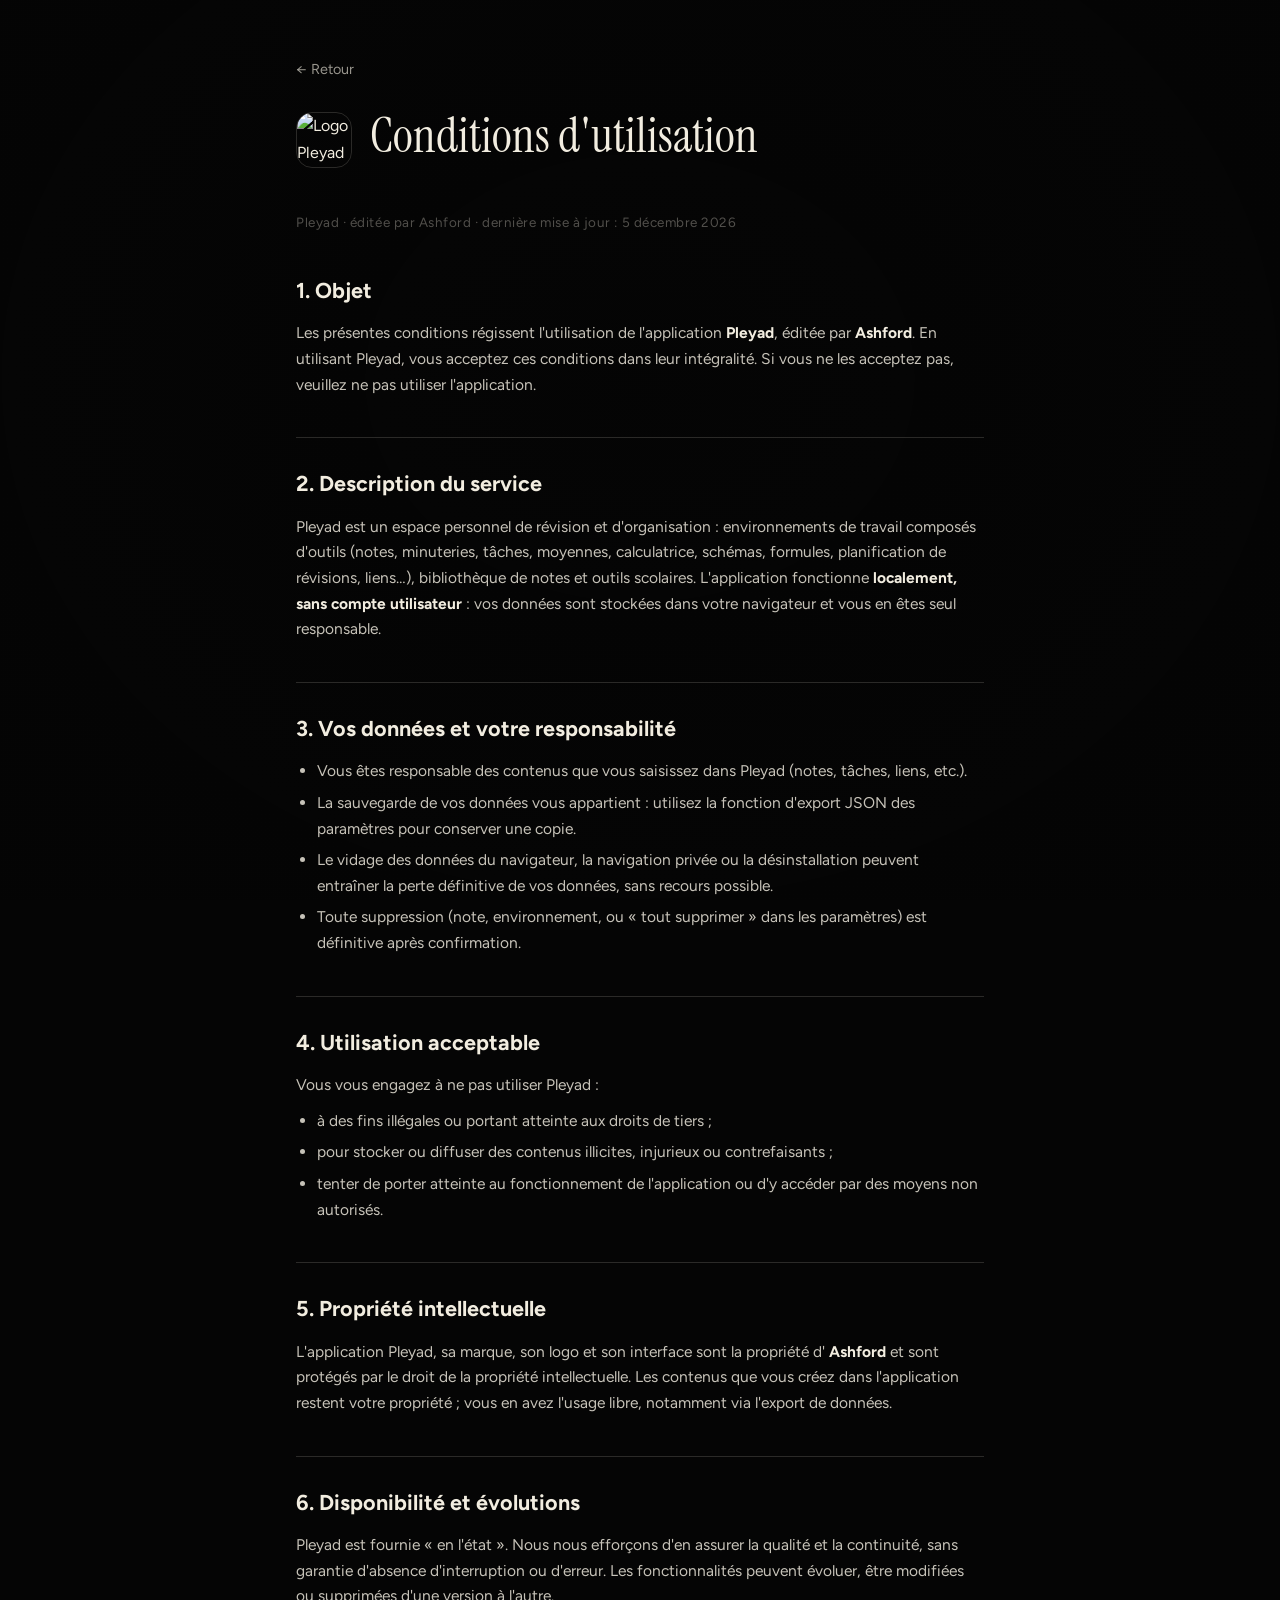
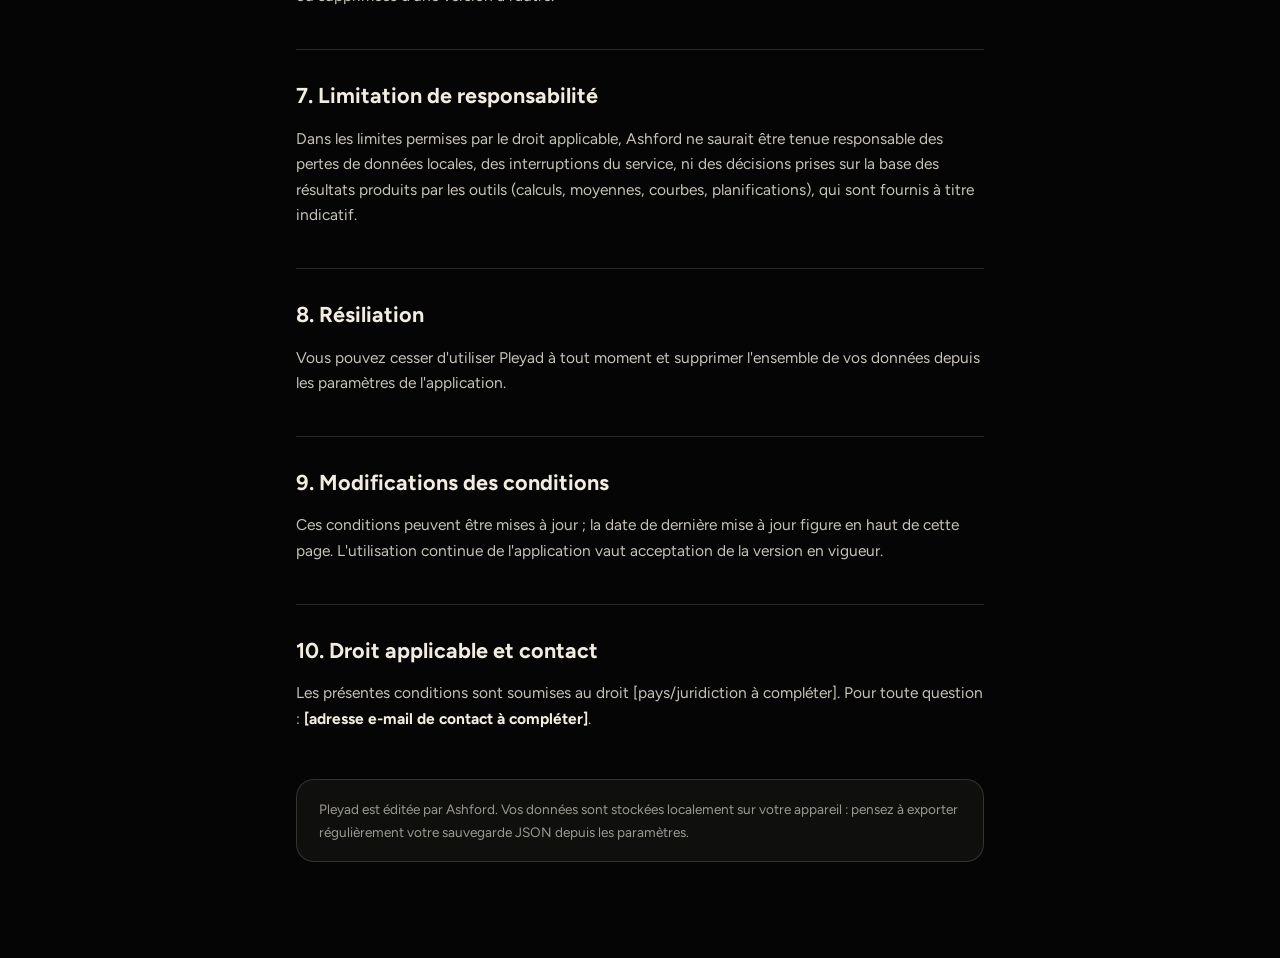
==== conditions-utilisation.html @ d31088d9 "Add files via upload" ====
<!DOCTYPE html>
<html lang="fr">
<head>
  <meta charset="UTF-8">
  <meta name="viewport" content="width=device-width, initial-scale=1.0">
  <meta name="theme-color" content="#050505">
  <link rel="icon" type="image/png" href="assets/logo.png">
  <link rel="preconnect" href="https://fonts.googleapis.com">
  <link rel="preconnect" href="https://fonts.gstatic.com" crossorigin>
  <link href="https://fonts.googleapis.com/css2?family=Figtree:wght@400;600&family=Instrument+Serif&display=swap" rel="stylesheet">
  <link rel="stylesheet" href="style.css">
  <title>Conditions d'utilisation — Pleyad (Ashford)</title>
  <meta name="description" content="Conditions d'utilisation de l'application Pleyad, éditée par Ashford.">
</head>
<body>
  <div class="fond" aria-hidden="true"></div>

  <main class="legal">
    <a class="retour" href="index.html">← Retour</a>
    <div class="haut">
      <img src="assets/logo.png" alt="Logo Pleyad" width="56" height="56">
      <div>
        <h1 class="serif">Conditions d'utilisation</h1>
      </div>
    </div>
    <p class="meta">Pleyad · éditée par Ashford · dernière mise à jour : <span data-date></span></p>

    <h2>1. Objet</h2>
    <p>
      Les présentes conditions régissent l'utilisation de l'application <strong>Pleyad</strong>,
      éditée par <strong>Ashford</strong>. En utilisant Pleyad, vous acceptez ces conditions
      dans leur intégralité. Si vous ne les acceptez pas, veuillez ne pas utiliser
      l'application.
    </p>

    <h2>2. Description du service</h2>
    <p>
      Pleyad est un espace personnel de révision et d'organisation : environnements de travail
      composés d'outils (notes, minuteries, tâches, moyennes, calculatrice, schémas, formules,
      planification de révisions, liens…), bibliothèque de notes et outils scolaires.
      L'application fonctionne <strong>localement, sans compte utilisateur</strong> : vos
      données sont stockées dans votre navigateur et vous en êtes seul responsable.
    </p>

    <h2>3. Vos données et votre responsabilité</h2>
    <ul>
      <li>Vous êtes responsable des contenus que vous saisissez dans Pleyad (notes, tâches, liens, etc.).</li>
      <li>La sauvegarde de vos données vous appartient : utilisez la fonction d'export JSON des paramètres pour conserver une copie.</li>
      <li>Le vidage des données du navigateur, la navigation privée ou la désinstallation peuvent entraîner la perte définitive de vos données, sans recours possible.</li>
      <li>Toute suppression (note, environnement, ou « tout supprimer » dans les paramètres) est définitive après confirmation.</li>
    </ul>

    <h2>4. Utilisation acceptable</h2>
    <p>Vous vous engagez à ne pas utiliser Pleyad :</p>
    <ul>
      <li>à des fins illégales ou portant atteinte aux droits de tiers ;</li>
      <li>pour stocker ou diffuser des contenus illicites, injurieux ou contrefaisants ;</li>
      <li>tenter de porter atteinte au fonctionnement de l'application ou d'y accéder par des moyens non autorisés.</li>
    </ul>

    <h2>5. Propriété intellectuelle</h2>
    <p>
      L'application Pleyad, sa marque, son logo et son interface sont la propriété d'
      <strong>Ashford</strong> et sont protégés par le droit de la propriété intellectuelle.
      Les contenus que vous créez dans l'application restent votre propriété ; vous en avez
      l'usage libre, notamment via l'export de données.
    </p>

    <h2>6. Disponibilité et évolutions</h2>
    <p>
      Pleyad est fournie « en l'état ». Nous nous efforçons d'en assurer la qualité et la
      continuité, sans garantie d'absence d'interruption ou d'erreur. Les fonctionnalités
      peuvent évoluer, être modifiées ou supprimées d'une version à l'autre.
    </p>

    <h2>7. Limitation de responsabilité</h2>
    <p>
      Dans les limites permises par le droit applicable, Ashford ne saurait être tenue
      responsable des pertes de données locales, des interruptions du service, ni des
      décisions prises sur la base des résultats produits par les outils (calculs, moyennes,
      courbes, planifications), qui sont fournis à titre indicatif.
    </p>

    <h2>8. Résiliation</h2>
    <p>
      Vous pouvez cesser d'utiliser Pleyad à tout moment et supprimer l'ensemble de vos
      données depuis les paramètres de l'application.
    </p>

    <h2>9. Modifications des conditions</h2>
    <p>
      Ces conditions peuvent être mises à jour ; la date de dernière mise à jour figure en
      haut de cette page. L'utilisation continue de l'application vaut acceptation de la
      version en vigueur.
    </p>

    <h2>10. Droit applicable et contact</h2>
    <p>
      Les présentes conditions sont soumises au droit [pays/juridiction à compléter].
      Pour toute question : <strong>[adresse e-mail de contact à compléter]</strong>.
    </p>

    <p class="note">
      Pleyad est éditée par Ashford. Vos données sont stockées localement sur votre appareil :
      pensez à exporter régulièrement votre sauvegarde JSON depuis les paramètres.
    </p>
  </main>

  <script src="script.js"></script>
</body>
</html>
---- style.css ----
/* Pleyad — pages légales (Ashford) */
:root {
  --ivory: #f2ede0;
  --ivory-dim: rgba(242, 237, 224, 0.62);
  --ivory-faint: rgba(242, 237, 224, 0.32);
  --line: rgba(242, 237, 224, 0.16);
  --card: rgba(242, 237, 224, 0.045);
  --radius: 28px;
}

* { margin: 0; padding: 0; box-sizing: border-box; }

html { scroll-behavior: smooth; }

body {
  min-height: 100vh;
  background: #050505;
  color: var(--ivory);
  font-family: "Figtree", ui-sans-serif, system-ui, sans-serif;
  line-height: 1.65;
  -webkit-font-smoothing: antialiased;
}

/* ---------- Fond d'écran ---------- */
.fond {
  position: fixed;
  inset: 0;
  z-index: -2;
  background: url("assets/fond.jpg") center / cover no-repeat;
  opacity: 0.5;
}
.fond::after {
  content: "";
  position: absolute;
  inset: 0;
  background: radial-gradient(ellipse at 50% 42%, rgba(5,5,5,0.1), rgba(5,5,5,0.88) 78%);
}

/* ---------- Typo ---------- */
.serif { font-family: "Instrument Serif", ui-serif, Georgia, serif; font-weight: 400; }

/* ---------- Accueil ---------- */
.accueil {
  min-height: 100vh;
  display: flex;
  flex-direction: column;
  align-items: center;
  justify-content: center;
  text-align: center;
  padding: 48px 24px;
  gap: 0;
}
.logo {
  width: 148px;
  height: 148px;
  border-radius: 36px;
  border: 1px solid var(--line);
  box-shadow: 0 24px 60px -24px rgba(0,0,0,0.9);
  margin-bottom: 36px;
}
.accueil h1 {
  font-size: clamp(3rem, 9vw, 4.6rem);
  letter-spacing: 0.01em;
  line-height: 1.05;
}
.accueil .marque {
  margin-top: 14px;
  font-size: 0.82rem;
  letter-spacing: 0.32em;
  text-transform: uppercase;
  color: var(--ivory-dim);
}
.accueil .accroche {
  margin-top: 22px;
  max-width: 34rem;
  color: var(--ivory-dim);
  font-size: 1.02rem;
}
.liens {
  display: flex;
  flex-wrap: wrap;
  justify-content: center;
  gap: 16px;
  margin-top: 44px;
}
.carte-lien {
  display: flex;
  align-items: center;
  gap: 14px;
  padding: 18px 28px;
  min-width: 300px;
  border: 1px solid var(--line);
  border-radius: var(--radius);
  background: var(--card);
  backdrop-filter: blur(14px);
  color: var(--ivory);
  text-decoration: none;
  text-align: left;
  transition: transform 0.25s cubic-bezier(0.22, 1, 0.36, 1), background 0.25s, border-color 0.25s;
}
.carte-lien:hover {
  transform: translateY(-3px);
  background: rgba(242, 237, 224, 0.09);
  border-color: rgba(242, 237, 224, 0.34);
}
.carte-lien:focus-visible { outline: 2px solid var(--ivory); outline-offset: 3px; }
.carte-lien svg { flex: none; opacity: 0.85; }
.carte-lien strong { display: block; font-size: 1.02rem; font-weight: 600; }
.carte-lien small { color: var(--ivory-dim); font-size: 0.84rem; }
.pied {
  margin-top: 56px;
  font-size: 0.8rem;
  color: var(--ivory-faint);
  letter-spacing: 0.06em;
}
.pied a { color: var(--ivory-dim); text-decoration: none; }
.pied a:hover { color: var(--ivory); }

/* ---------- Pages légales ---------- */
.legal {
  max-width: 46rem;
  margin: 0 auto;
  padding: 56px 24px 96px;
}
.legal .haut {
  display: flex;
  align-items: center;
  gap: 18px;
  margin-bottom: 40px;
}
.legal .haut img {
  width: 56px;
  height: 56px;
  border-radius: 16px;
  border: 1px solid var(--line);
}
.retour {
  display: inline-flex;
  align-items: center;
  gap: 8px;
  color: var(--ivory-dim);
  text-decoration: none;
  font-size: 0.9rem;
  margin-bottom: 28px;
}
.retour:hover { color: var(--ivory); }
.legal h1 { font-size: clamp(2.2rem, 6vw, 3rem); line-height: 1.1; margin-bottom: 8px; }
.legal .meta {
  color: var(--ivory-faint);
  font-size: 0.84rem;
  letter-spacing: 0.04em;
  margin-bottom: 40px;
}
.legal h2 {
  font-size: 1.35rem;
  margin: 40px 0 12px;
  padding-top: 28px;
  border-top: 1px solid var(--line);
}
.legal h2:first-of-type { border-top: none; padding-top: 0; }
.legal p, .legal li { color: rgba(242, 237, 224, 0.82); font-size: 0.97rem; }
.legal ul { padding-left: 1.3rem; margin: 10px 0; }
.legal li { margin-bottom: 6px; }
.legal strong { color: var(--ivory); }
.legal .note {
  margin-top: 48px;
  padding: 18px 22px;
  border: 1px solid var(--line);
  border-radius: 18px;
  background: var(--card);
  font-size: 0.85rem;
  color: var(--ivory-dim);
}

/* ---------- Animations ---------- */
@keyframes entree {
  from { opacity: 0; transform: translateY(12px); }
  to { opacity: 1; transform: none; }
}
.anim { animation: entree 0.5s cubic-bezier(0.22, 1, 0.36, 1) both; }
.anim-2 { animation-delay: 0.08s; }
.anim-3 { animation-delay: 0.16s; }
.anim-4 { animation-delay: 0.24s; }

@media (prefers-reduced-motion: reduce) {
  *, *::before, *::after { animation-duration: 0.01ms !important; transition-duration: 0.01ms !important; }
  html { scroll-behavior: auto; }
}

@media (max-width: 560px) {
  .carte-lien { min-width: 100%; }
  .logo { width: 120px; height: 120px; }
}
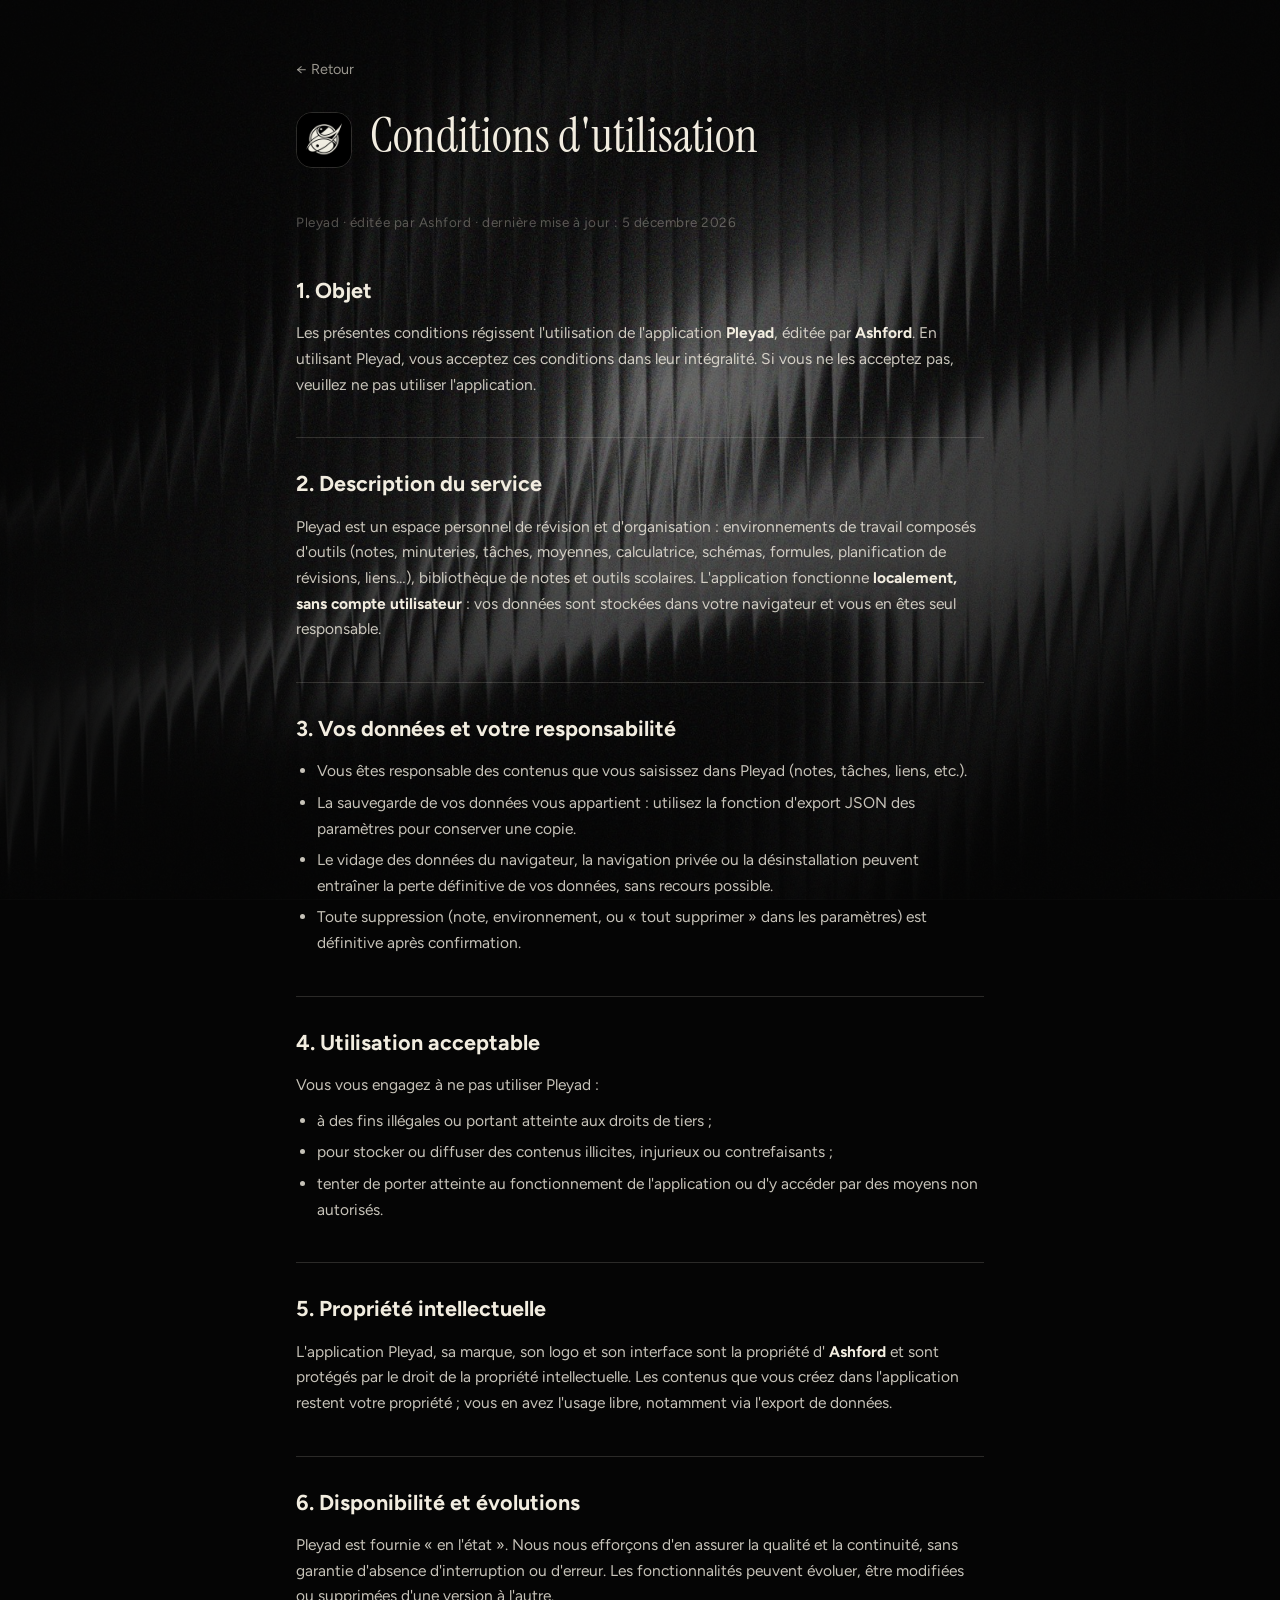
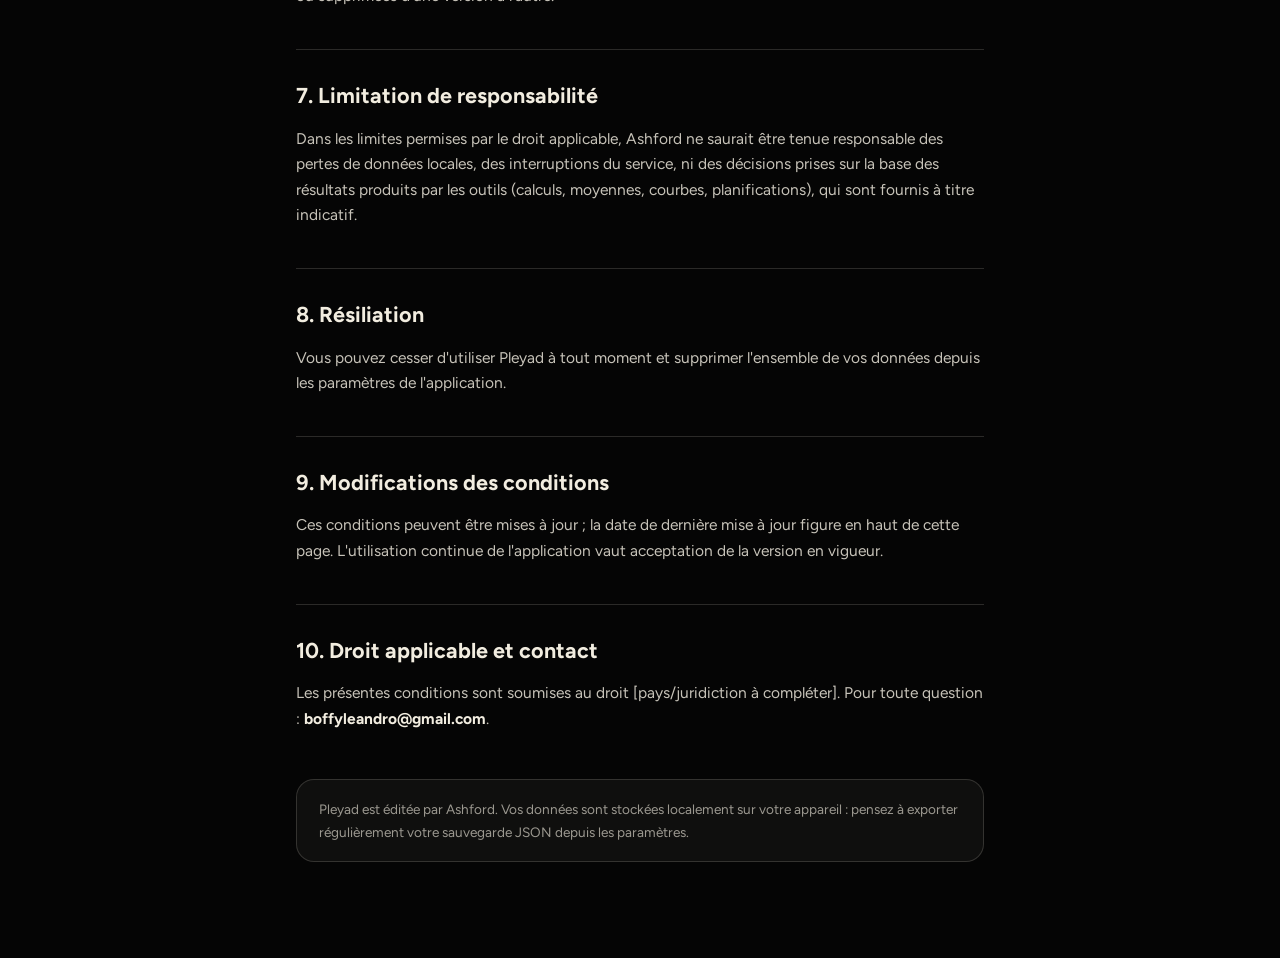
==== commit 47be755b: "Update contact email in conditions-utilisation.html" ====
--- a/conditions-utilisation.html
+++ b/conditions-utilisation.html
@@ -97,7 +97,7 @@
     <h2>10. Droit applicable et contact</h2>
     <p>
       Les présentes conditions sont soumises au droit [pays/juridiction à compléter].
-      Pour toute question : <strong>[adresse e-mail de contact à compléter]</strong>.
+      Pour toute question : <strong>boffyleandro@gmail.com</strong>.
     </p>
 
     <p class="note">
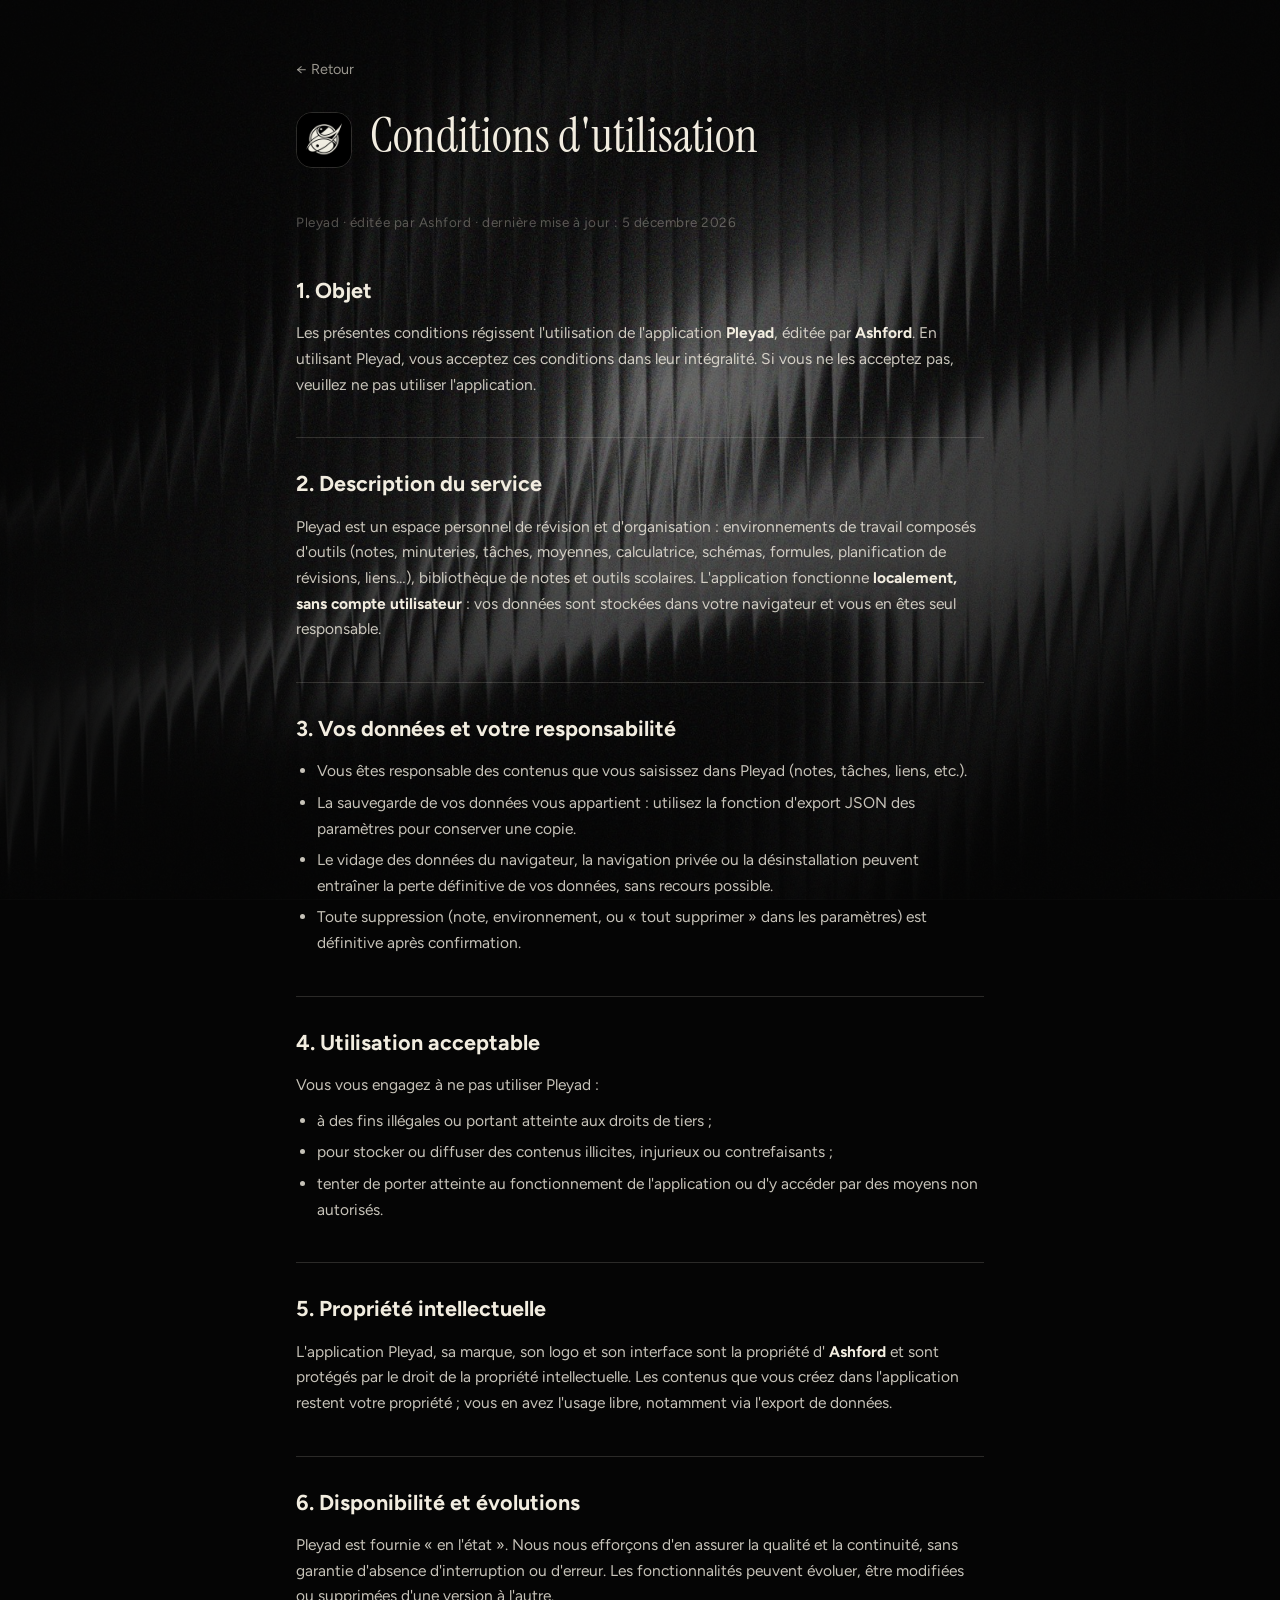
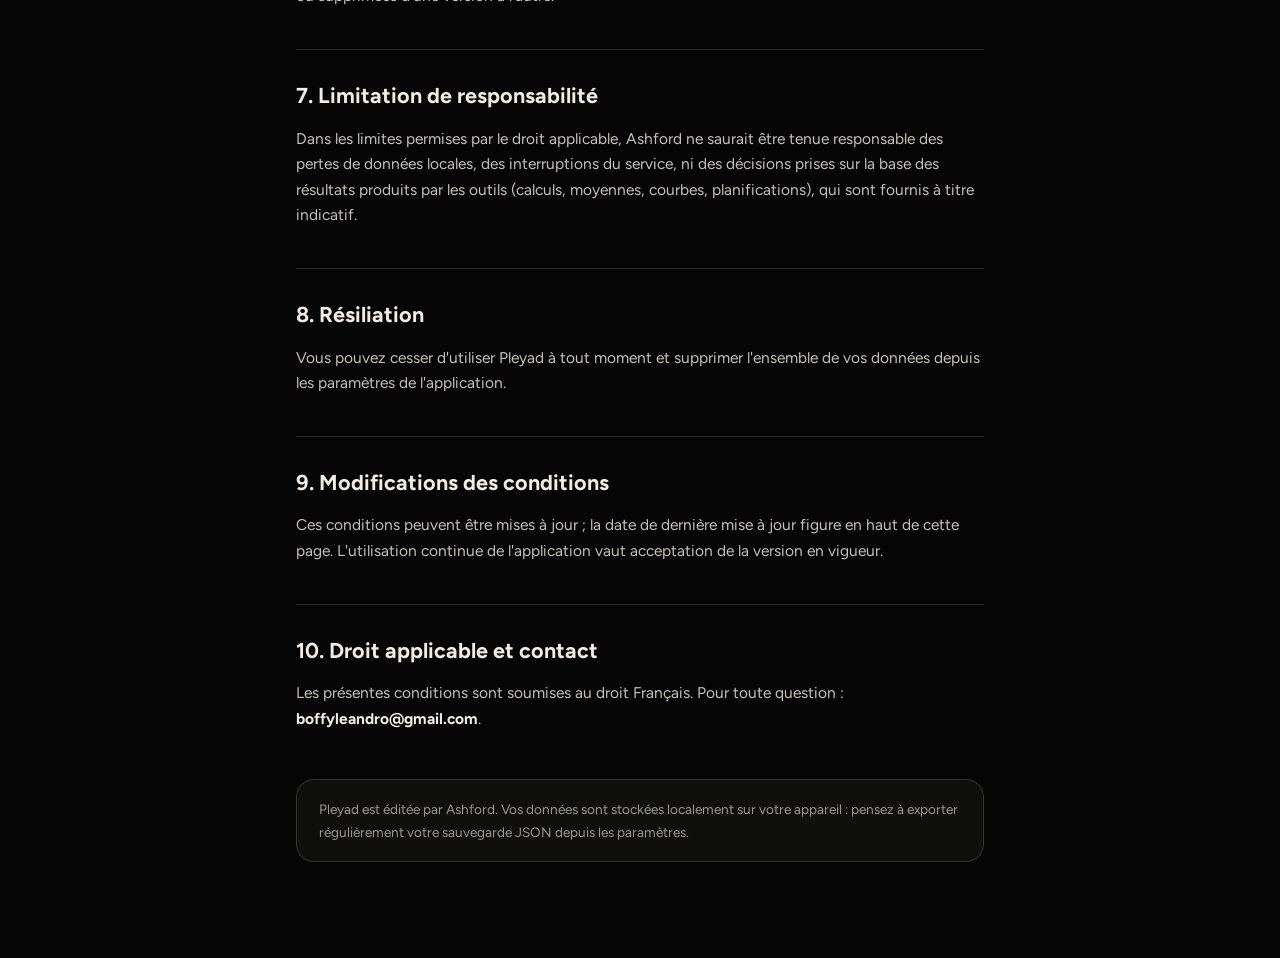
==== commit 835a6984: "Update applicable law to French law" ====
--- a/conditions-utilisation.html
+++ b/conditions-utilisation.html
@@ -96,7 +96,7 @@
 
     <h2>10. Droit applicable et contact</h2>
     <p>
-      Les présentes conditions sont soumises au droit [pays/juridiction à compléter].
+      Les présentes conditions sont soumises au droit Français.
       Pour toute question : <strong>boffyleandro@gmail.com</strong>.
     </p>
 
